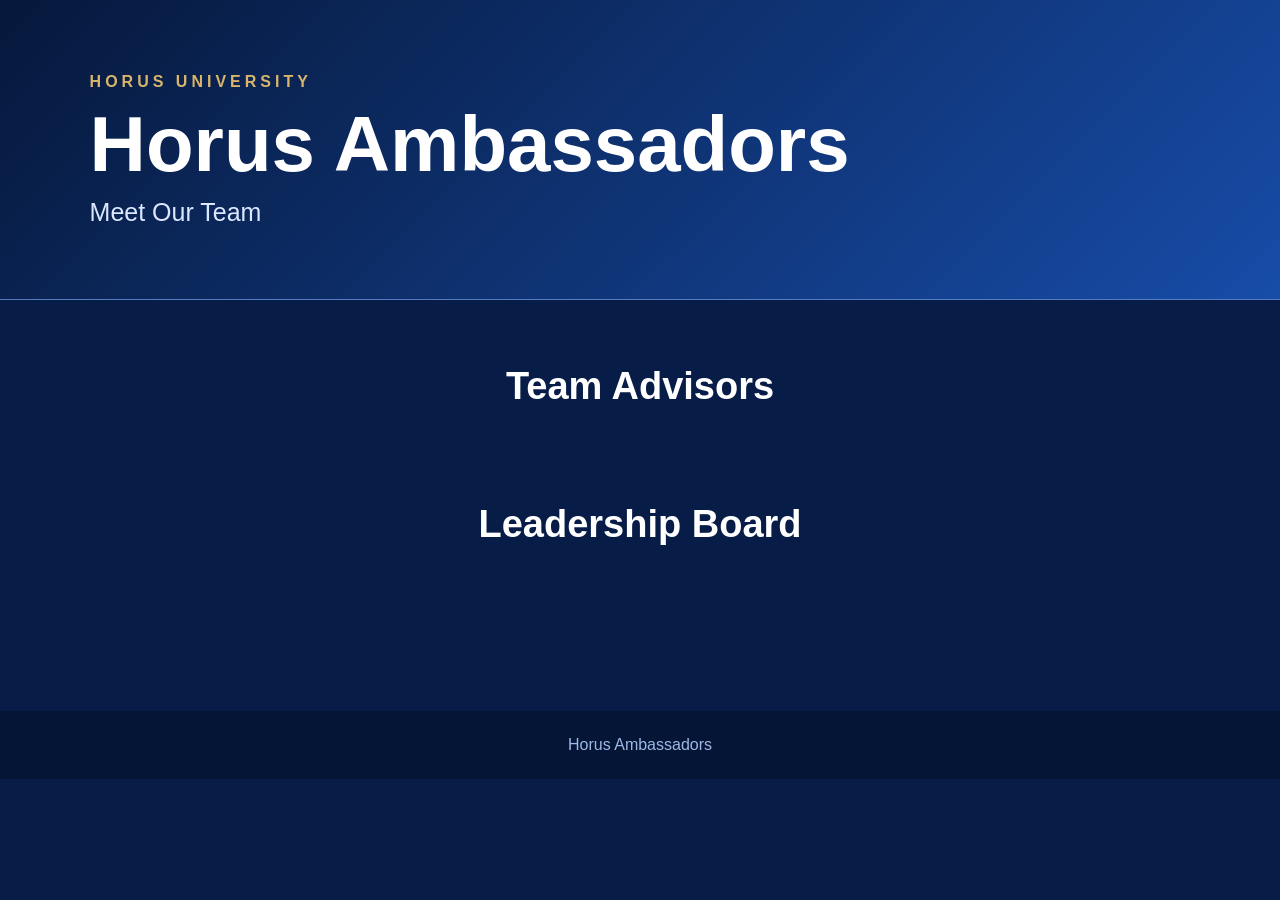
==== index.html @ 5a7da23a "Add files via upload" ====
<!doctype html>
<html lang="en">
<head>
<meta charset="utf-8">
<meta name="viewport" content="width=device-width,initial-scale=1">
<title>Horus Ambassadors</title>
<link rel="stylesheet" href="style.css">
</head>
<body>
<header class="hero">
  <img class="logo" src="uploads/logo.png" onerror="this.style.display='none'">
  <div>
    <div class="eyebrow">HORUS UNIVERSITY</div>
    <h1>Horus Ambassadors</h1>
    <p>Meet Our Team</p>
  </div>
</header>

<main>
<section>
  <h2>Team Advisors</h2>
  <div id="advisors" class="grid advisors"></div>
</section>

<section>
  <h2>Leadership Board</h2>
  <div id="leadership" class="grid"></div>
</section>
</main>

<footer>Horus Ambassadors</footer>
<script src="app.js"></script>
</body>
</html>
---- style.css ----
*{box-sizing:border-box}body{margin:0;font-family:Arial,Helvetica,sans-serif;background:#071d48;color:#fff}.hero{min-height:300px;padding:55px 7%;display:flex;gap:30px;align-items:center;background:linear-gradient(135deg,#06183b,#174ca8);border-bottom:1px solid #557bc0}.logo{width:115px;height:115px;object-fit:contain;border-radius:50%;background:#fff}.eyebrow{letter-spacing:4px;font-weight:700;color:#d8b56a}.hero h1{font-size:clamp(38px,7vw,78px);margin:8px 0;font-weight:900}.hero p{font-size:25px;margin:0;color:#dbe7ff}main{max-width:1250px;margin:auto;padding:35px 20px 70px}section{margin:30px 0 65px}h2{text-align:center;font-size:38px;margin:0 0 30px}.grid{display:grid;grid-template-columns:repeat(5,1fr);gap:22px}.advisors{grid-template-columns:repeat(4,1fr)}.card{background:#0c2a61;border:2px solid #9fb9e6;border-radius:18px;overflow:hidden;text-align:center;box-shadow:0 12px 30px #0005}.photo{height:330px;background:linear-gradient(145deg,#12366f,#071d48);display:flex;align-items:flex-end;justify-content:center;overflow:hidden}.photo img{width:100%;height:100%;object-fit:cover}.name{font-size:18px;font-weight:800;padding:13px 8px 4px}.role{color:#e1bd70;font-weight:700;padding:0 8px 15px;font-size:14px;text-transform:uppercase}footer{text-align:center;padding:25px;background:#051536;color:#9fb9e6}@media(max-width:900px){.grid,.advisors{grid-template-columns:repeat(2,1fr)}}@media(max-width:520px){.grid,.advisors{grid-template-columns:1fr 1fr;gap:10px}.photo{height:250px}.hero{padding:35px 20px}.logo{width:80px;height:80px}.hero h1{font-size:36px}h2{font-size:29px}.name{font-size:15px}.role{font-size:11px}}
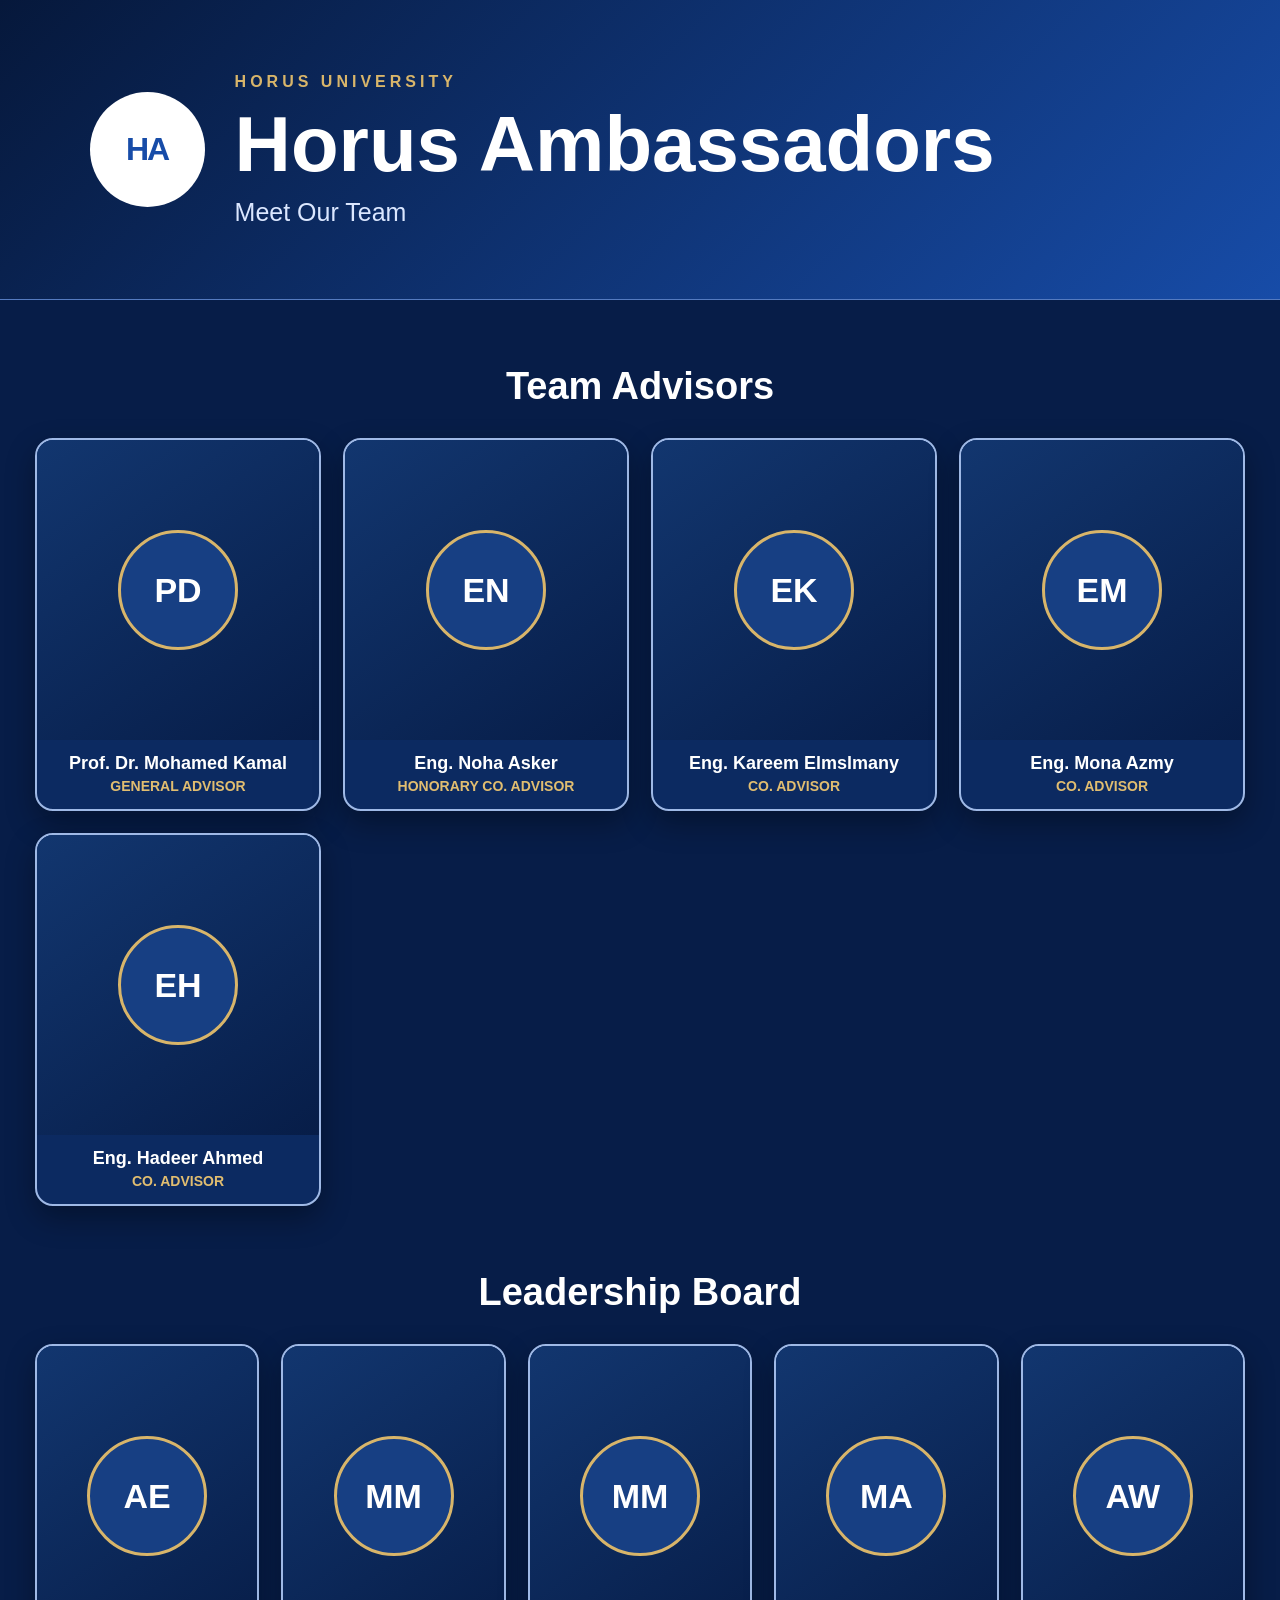
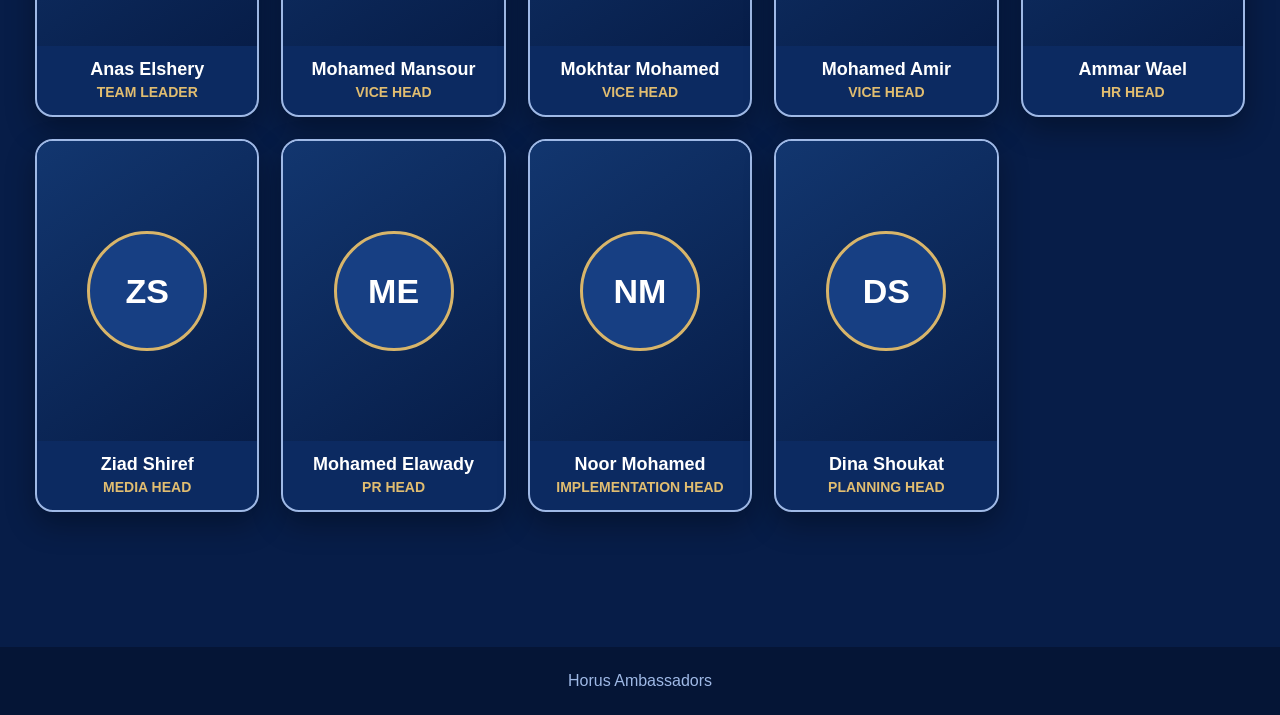
==== commit d3433731: "Add files via upload" ====
--- a/index.html
+++ b/index.html
@@ -8,7 +8,7 @@
 </head>
 <body>
 <header class="hero">
-  <img class="logo" src="uploads/logo.png" onerror="this.style.display='none'">
+  <div class="logo">HA</div>
   <div>
     <div class="eyebrow">HORUS UNIVERSITY</div>
     <h1>Horus Ambassadors</h1>
--- a/style.css
+++ b/style.css
@@ -1 +1,12 @@
-*{box-sizing:border-box}body{margin:0;font-family:Arial,Helvetica,sans-serif;background:#071d48;color:#fff}.hero{min-height:300px;padding:55px 7%;display:flex;gap:30px;align-items:center;background:linear-gradient(135deg,#06183b,#174ca8);border-bottom:1px solid #557bc0}.logo{width:115px;height:115px;object-fit:contain;border-radius:50%;background:#fff}.eyebrow{letter-spacing:4px;font-weight:700;color:#d8b56a}.hero h1{font-size:clamp(38px,7vw,78px);margin:8px 0;font-weight:900}.hero p{font-size:25px;margin:0;color:#dbe7ff}main{max-width:1250px;margin:auto;padding:35px 20px 70px}section{margin:30px 0 65px}h2{text-align:center;font-size:38px;margin:0 0 30px}.grid{display:grid;grid-template-columns:repeat(5,1fr);gap:22px}.advisors{grid-template-columns:repeat(4,1fr)}.card{background:#0c2a61;border:2px solid #9fb9e6;border-radius:18px;overflow:hidden;text-align:center;box-shadow:0 12px 30px #0005}.photo{height:330px;background:linear-gradient(145deg,#12366f,#071d48);display:flex;align-items:flex-end;justify-content:center;overflow:hidden}.photo img{width:100%;height:100%;object-fit:cover}.name{font-size:18px;font-weight:800;padding:13px 8px 4px}.role{color:#e1bd70;font-weight:700;padding:0 8px 15px;font-size:14px;text-transform:uppercase}footer{text-align:center;padding:25px;background:#051536;color:#9fb9e6}@media(max-width:900px){.grid,.advisors{grid-template-columns:repeat(2,1fr)}}@media(max-width:520px){.grid,.advisors{grid-template-columns:1fr 1fr;gap:10px}.photo{height:250px}.hero{padding:35px 20px}.logo{width:80px;height:80px}.hero h1{font-size:36px}h2{font-size:29px}.name{font-size:15px}.role{font-size:11px}}+*{box-sizing:border-box}
+body{margin:0;font-family:Arial,Helvetica,sans-serif;background:#071d48;color:#fff}
+.hero{min-height:300px;padding:55px 7%;display:flex;gap:30px;align-items:center;background:linear-gradient(135deg,#06183b,#174ca8);border-bottom:1px solid #557bc0}
+.logo{width:115px;height:115px;display:flex;align-items:center;justify-content:center;flex:0 0 auto;border-radius:50%;background:#fff;color:#174ca8;font-size:32px;font-weight:900;letter-spacing:-2px}
+.eyebrow{letter-spacing:4px;font-weight:700;color:#d8b56a}.hero h1{font-size:clamp(38px,7vw,78px);margin:8px 0;font-weight:900}.hero p{font-size:25px;margin:0;color:#dbe7ff}
+main{max-width:1250px;margin:auto;padding:35px 20px 70px}section{margin:30px 0 65px}h2{text-align:center;font-size:38px;margin:0 0 30px}
+.grid{display:grid;grid-template-columns:repeat(5,1fr);gap:22px}.advisors{grid-template-columns:repeat(4,1fr)}
+.card{background:#0c2a61;border:2px solid #9fb9e6;border-radius:18px;overflow:hidden;text-align:center;box-shadow:0 12px 30px #0005;min-width:0}.photo{height:300px;background:linear-gradient(145deg,#12366f,#071d48);display:flex;align-items:center;justify-content:center;overflow:hidden}.photo img{width:100%;height:100%;object-fit:cover}.avatar-placeholder{width:120px;height:120px;border-radius:50%;display:flex;align-items:center;justify-content:center;background:#173f83;border:3px solid #d8b56a;color:#fff;font-size:34px;font-weight:900}
+.name{font-size:18px;font-weight:800;padding:13px 8px 4px}.role{color:#e1bd70;font-weight:700;padding:0 8px 15px;font-size:14px;text-transform:uppercase}.error{text-align:center;color:#ffb4b4}
+footer{text-align:center;padding:25px;background:#051536;color:#9fb9e6}
+@media(max-width:900px){.grid,.advisors{grid-template-columns:repeat(2,1fr)}}
+@media(max-width:520px){.grid,.advisors{grid-template-columns:1fr 1fr;gap:10px}.photo{height:220px}.hero{padding:35px 20px;gap:15px}.logo{width:70px;height:70px;font-size:22px}.hero h1{font-size:34px}.hero p{font-size:20px}h2{font-size:29px}.name{font-size:15px}.role{font-size:10px}.avatar-placeholder{width:90px;height:90px;font-size:25px}}
